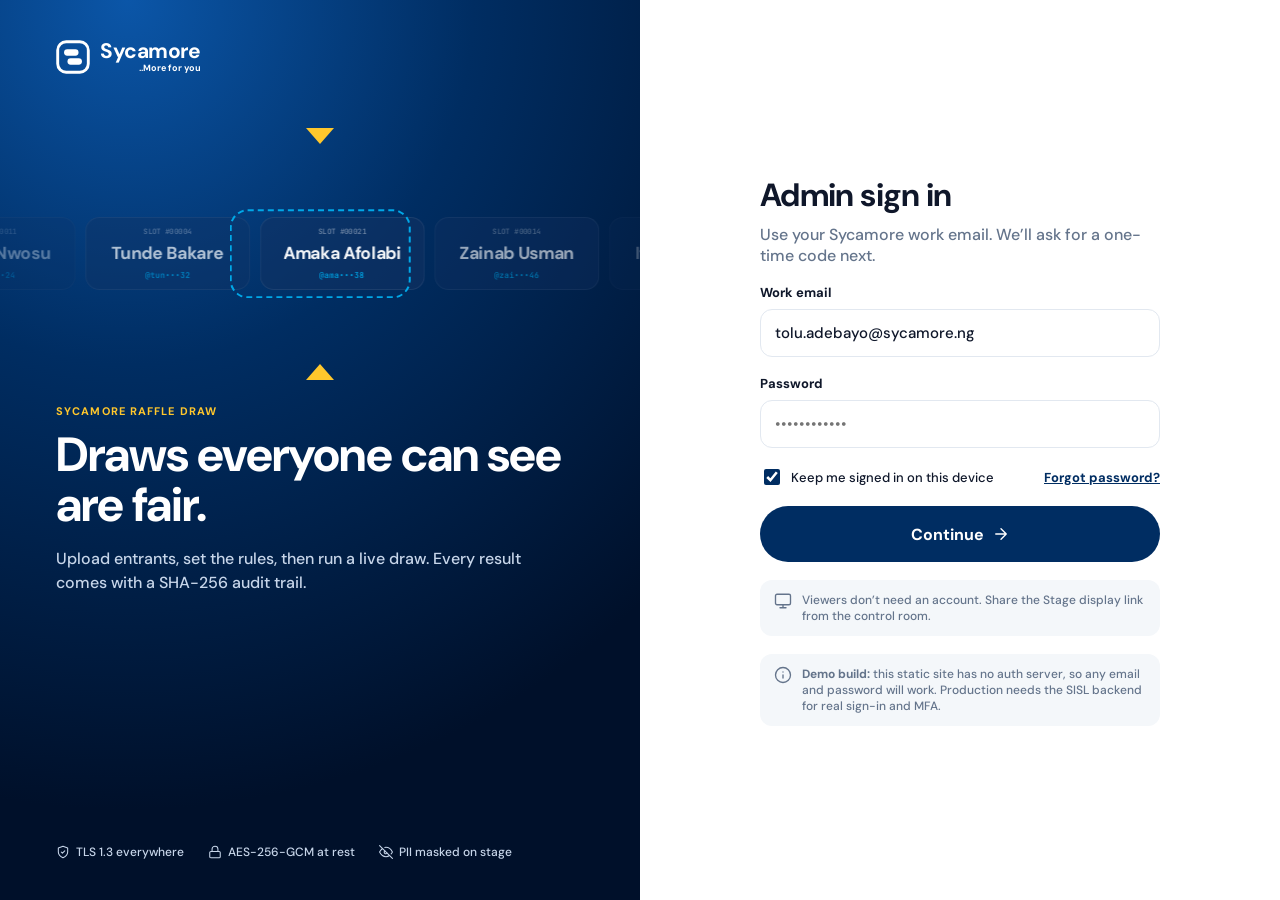
==== index.html @ e31ef1ab "Sycamore Raffle Draw: static site built from the Figma designs Admin console, live stage tickertape " ====
<!doctype html>
<html lang="en">
<head>
  <meta charset="utf-8">
  <meta name="viewport" content="width=device-width, initial-scale=1">
  <title>Sycamore Raffle Draw — Admin</title>
  <meta name="description" content="Run fair, auditable live raffle draws: upload entrants, set duplicate rules, lock the pool with SHA-256 and draw on a live tickertape.">
  <meta name="theme-color" content="#002D62">
  <link rel="icon" href="assets/favicon.svg" type="image/svg+xml">
  <link rel="preconnect" href="https://fonts.googleapis.com">
  <link rel="preconnect" href="https://fonts.gstatic.com" crossorigin>
  <link href="https://fonts.googleapis.com/css2?family=DM+Sans:opsz,wght@9..40,500;9..40,700&family=JetBrains+Mono:wght@500&display=swap" rel="stylesheet">
  <link rel="stylesheet" href="assets/css/app.css">
</head>
<body>
  <div id="app"></div>
  <noscript>Sycamore Raffle Draw needs JavaScript to run.</noscript>
  <script src="assets/js/core.js"></script>
  <script src="assets/js/admin.js"></script>
</body>
</html>
---- assets/css/app.css ----
/* Sycamore Raffle Draw — design tokens follow the Figma file "Sycamore Raffle Draw — Product Design" */
:root {
  --navy: #002D62;
  --navy-900: #001A3A;
  --navy-950: #00102A;
  --cyan: #00A8E8;
  --cyan-100: #E0F5FD;
  --gold: #FFC72C;
  --gold-100: #FFF6DA;
  --light: #F4F7FA;
  --ink: #0F172A;
  --ink-2: #334155;
  --muted: #64748B;
  --line: #E2E8F0;
  --success: #10B981;
  --success-100: #E7F8F1;
  --error: #EF4444;
  --error-100: #FDECEC;
  --onyx: #0B0B0C;
  --white: #FFFFFF;
  --r-sm: 10px;
  --r-md: 14px;
  --r-lg: 20px;
  --shadow: 0 1px 2px rgba(15, 23, 42, .04), 0 8px 24px rgba(15, 23, 42, .06);
  --font: "DM Sans", Arial, system-ui, -apple-system, sans-serif;
  --mono: "JetBrains Mono", ui-monospace, Menlo, monospace;
}

* { box-sizing: border-box; }
html, body { margin: 0; }
body { font-family: var(--font); font-weight: 500; color: var(--ink); background: var(--light); -webkit-font-smoothing: antialiased; }
h1, h2, h3, h4 { margin: 0; font-weight: 700; letter-spacing: -.02em; }
p { margin: 0; }
a { color: inherit; }
button, input, select { font: inherit; color: inherit; }
.mono { font-family: var(--mono); font-weight: 500; }
.muted { color: var(--muted); }
.hidden { display: none !important; }
.sr-only { position: absolute; width: 1px; height: 1px; overflow: hidden; clip: rect(0 0 0 0); }
svg.i { width: 18px; height: 18px; flex: none; stroke: currentColor; fill: none; stroke-width: 1.8; stroke-linecap: round; stroke-linejoin: round; }

/* ---------- Logo ---------- */
.logo { display: inline-flex; align-items: center; gap: 10px; text-decoration: none; color: var(--navy); }
.logo svg { width: 34px; height: 34px; flex: none; }
.logo .wm { display: flex; flex-direction: column; line-height: 1; }
.logo .wm b { font-size: 21px; font-weight: 700; letter-spacing: -.02em; }
.logo .wm small { font-size: 9px; font-weight: 700; align-self: flex-end; margin-top: 2px; }
.logo.white { color: #fff; }

/* ---------- Buttons ---------- */
.btn { display: inline-flex; align-items: center; justify-content: center; gap: 8px; height: 44px; padding: 0 20px; border-radius: 999px; border: 1px solid transparent; font-weight: 700; font-size: 14px; cursor: pointer; text-decoration: none; white-space: nowrap; transition: transform .12s, background .15s, box-shadow .15s, opacity .15s; }
.btn:active { transform: translateY(1px); }
.btn:disabled { opacity: .45; cursor: not-allowed; }
.btn-sm { height: 36px; padding: 0 14px; font-size: 13px; }
.btn-lg { height: 56px; padding: 0 28px; font-size: 16px; }
.btn-primary { background: var(--navy); color: #fff; }
.btn-primary:hover:not(:disabled) { background: #003d84; }
.btn-gold { background: var(--gold); color: var(--navy); }
.btn-gold:hover:not(:disabled) { box-shadow: 0 6px 24px rgba(255, 199, 44, .45); }
.btn-dark { background: var(--onyx); color: #fff; }
.btn-secondary { background: #fff; color: var(--ink); border-color: var(--line); }
.btn-secondary:hover:not(:disabled) { border-color: #cbd5e1; }
.btn-ondark { background: rgba(255, 255, 255, .1); color: #fff; border-color: rgba(255, 255, 255, .22); }
.btn-ondark:hover { background: rgba(255, 255, 255, .16); }
.btn-danger { background: var(--error-100); color: var(--error); }
.btn-danger:hover { background: #fbd5d5; }
.btn-block { width: 100%; }

/* ---------- Badges ---------- */
.badge { display: inline-flex; align-items: center; gap: 6px; height: 26px; padding: 0 10px; border-radius: 999px; font-size: 12px; font-weight: 700; white-space: nowrap; }
.badge::before { content: ""; width: 6px; height: 6px; border-radius: 50%; background: currentColor; }
.badge.no-dot::before { display: none; }
.badge-success { background: var(--success-100); color: #059669; }
.badge-error { background: var(--error-100); color: var(--error); }
.badge-info { background: var(--cyan-100); color: var(--navy); }
.badge-info::before { background: var(--cyan); }
.badge-neutral { background: #EEF2F6; color: var(--ink-2); }
.badge-live { background: var(--gold); color: var(--navy); }
.badge-ondark { background: rgba(255, 255, 255, .08); color: #dbe7f5; border: 1px solid rgba(255, 255, 255, .14); }
.badge-ondark::before { background: var(--cyan); }

/* ---------- Form ---------- */
.field { display: flex; flex-direction: column; gap: 8px; }
.field label { font-size: 13px; font-weight: 700; }
.input { height: 48px; border-radius: 12px; border: 1px solid var(--line); background: #fff; padding: 0 14px; font-size: 15px; outline: none; transition: border-color .15s, box-shadow .15s; width: 100%; }
.input:focus { border-color: var(--cyan); box-shadow: 0 0 0 4px rgba(0, 168, 232, .15); }
.input.err { border-color: var(--error); box-shadow: 0 0 0 4px rgba(239, 68, 68, .12); }
.help { font-size: 12px; color: var(--muted); }
.help.err { color: var(--error); }
.check { display: inline-flex; gap: 8px; align-items: center; font-size: 13px; cursor: pointer; }
.check input { width: 16px; height: 16px; accent-color: var(--navy); }

.switch { position: relative; width: 44px; height: 26px; flex: none; }
.switch input { opacity: 0; width: 0; height: 0; position: absolute; }
.switch span { position: absolute; inset: 0; background: #CBD5E1; border-radius: 999px; cursor: pointer; transition: background .15s; }
.switch span::after { content: ""; position: absolute; left: 3px; top: 3px; width: 20px; height: 20px; border-radius: 50%; background: #fff; transition: transform .15s; box-shadow: 0 1px 3px rgba(0, 0, 0, .2); }
.switch input:checked + span { background: var(--navy); }
.switch input:checked + span::after { transform: translateX(18px); }
.switch input:focus-visible + span { box-shadow: 0 0 0 4px rgba(0, 168, 232, .25); }

input[type=range].range { -webkit-appearance: none; appearance: none; width: 100%; height: 6px; border-radius: 99px; background: linear-gradient(90deg, var(--cyan) var(--p, 18%), #E2E8F0 var(--p, 18%)); outline: none; }
input[type=range].range::-webkit-slider-thumb { -webkit-appearance: none; width: 20px; height: 20px; border-radius: 50%; background: #fff; border: 3px solid var(--cyan); cursor: pointer; }
input[type=range].range::-moz-range-thumb { width: 16px; height: 16px; border-radius: 50%; background: #fff; border: 3px solid var(--cyan); cursor: pointer; }

/* ---------- Cards ---------- */
.card { background: #fff; border: 1px solid var(--line); border-radius: var(--r-lg); box-shadow: var(--shadow); }
.card-pad { padding: 24px; }
.card h3 { font-size: 18px; }
.eyebrow { font-size: 11px; font-weight: 700; letter-spacing: .1em; text-transform: uppercase; color: var(--muted); }
.eyebrow.gold { color: var(--gold); }
.eyebrow.cyan { color: var(--cyan); }

/* ---------- Admin shell ---------- */
.shell { display: grid; grid-template-columns: 264px 1fr; min-height: 100vh; }
.sidebar { background: var(--navy); color: #dbe7f5; padding: 28px 16px 20px; display: flex; flex-direction: column; gap: 22px; position: sticky; top: 0; height: 100vh; }
.sidebar .brand { padding: 0 12px; display: flex; flex-direction: column; gap: 14px; align-items: flex-start; }
.pill-gold { background: var(--gold); color: var(--navy); font-size: 11px; font-weight: 700; letter-spacing: .06em; padding: 5px 10px; border-radius: 999px; }
.nav { display: flex; flex-direction: column; gap: 4px; }
.nav .eyebrow { color: rgba(219, 231, 245, .55); padding: 8px 12px; }
.nav a { display: flex; align-items: center; gap: 12px; height: 44px; padding: 0 12px; border-radius: 12px; text-decoration: none; color: #dbe7f5; font-size: 14px; }
.nav a:hover { background: rgba(255, 255, 255, .06); }
.nav a.active { background: rgba(255, 255, 255, .1); color: #fff; font-weight: 700; }
.nav a.active svg { color: var(--gold); }
.side-foot { margin-top: auto; display: flex; flex-direction: column; gap: 14px; }
.stage-box { border: 1px solid rgba(255, 255, 255, .16); background: rgba(255, 255, 255, .05); border-radius: 14px; padding: 14px; font-size: 13px; }
.stage-box a { color: var(--cyan); font-family: var(--mono); font-size: 12px; word-break: break-all; display: block; margin-top: 8px; }
.me { display: flex; align-items: center; gap: 10px; padding: 0 6px; }
.avatar { width: 36px; height: 36px; border-radius: 50%; background: var(--cyan); color: var(--navy); display: grid; place-items: center; font-weight: 700; font-size: 13px; flex: none; }
.me .who { flex: 1; min-width: 0; }
.me .who b { display: block; color: #fff; font-size: 14px; }
.me .who small { font-size: 12px; color: rgba(219, 231, 245, .7); }
.me button { background: none; border: 0; color: #fff; cursor: pointer; padding: 6px; }

.main { padding: 32px 40px 56px; min-width: 0; }
.page-head { display: flex; align-items: flex-end; justify-content: space-between; gap: 16px; margin-bottom: 24px; flex-wrap: wrap; }
.crumb { font-size: 13px; color: var(--muted); margin-bottom: 6px; }
.page-head h1 { font-size: 40px; line-height: 1.05; }
.page-head .sub { color: var(--muted); margin-top: 8px; }
.actions { display: flex; gap: 10px; flex-wrap: wrap; align-items: center; }
.mobile-bar { display: none; }

/* Stepper */
.stepper { display: flex; align-items: center; gap: 12px; padding: 14px 20px; margin-bottom: 20px; }
.step { display: flex; align-items: center; gap: 10px; font-size: 14px; color: var(--muted); white-space: nowrap; }
.step .n { width: 28px; height: 28px; border-radius: 50%; border: 1px solid var(--line); display: grid; place-items: center; font-size: 12px; font-weight: 700; }
.step.on { color: var(--ink); font-weight: 700; }
.step.on .n { background: var(--navy); color: #fff; border-color: var(--navy); }
.step.done { color: var(--ink); }
.step.done .n { background: var(--success); border-color: var(--success); color: #fff; }
.step-line { flex: 1; height: 2px; background: var(--line); min-width: 16px; }
.step-line.done { background: var(--navy); }

.grid-2 { display: grid; grid-template-columns: minmax(0, 1fr) 400px; gap: 20px; align-items: start; }
.stack { display: flex; flex-direction: column; gap: 20px; }
.row { display: flex; gap: 12px; align-items: center; }
.between { justify-content: space-between; }

/* Stats */
.stats { display: grid; grid-template-columns: repeat(4, 1fr); gap: 16px; margin-bottom: 20px; }
.stat { padding: 20px; }
.stat b { display: block; font-size: 32px; letter-spacing: -.02em; margin: 8px 0 4px; }
.stat small { color: var(--muted); font-size: 12px; }

/* Tables */
.table { width: 100%; border-collapse: collapse; font-size: 14px; }
.table th { text-align: left; font-size: 11px; letter-spacing: .1em; text-transform: uppercase; color: var(--muted); font-weight: 700; padding: 12px 24px; background: var(--light); }
.table td { padding: 14px 24px; border-top: 1px solid var(--line); }
.table-wrap { overflow-x: auto; }

/* Drop zone */
.drop { border: 2px dashed #cbd5e1; border-radius: var(--r-lg); padding: 40px 24px; text-align: center; background: #fff; cursor: pointer; transition: border-color .15s, background .15s; }
.drop:hover, .drop.over { border-color: var(--cyan); background: #f6fcff; }
.drop .ico { width: 52px; height: 52px; border-radius: 14px; background: var(--cyan-100); color: var(--navy); display: grid; place-items: center; margin: 0 auto 14px; }
.drop .ico svg { width: 24px; height: 24px; }
.drop b a, .link { color: var(--navy); font-weight: 700; }
.file-row { display: flex; align-items: center; gap: 14px; padding: 18px 20px; }
.file-ico { width: 44px; height: 44px; border-radius: 12px; display: grid; place-items: center; background: var(--success-100); color: #059669; flex: none; }
.file-ico.err { background: var(--error-100); color: var(--error); }
.kv { display: flex; justify-content: space-between; padding: 12px 0; border-bottom: 1px solid var(--line); font-size: 14px; gap: 12px; }
.kv:last-child { border-bottom: 0; }
.kv b { font-size: 16px; }
.chips { display: flex; flex-wrap: wrap; gap: 8px; }
.mini-table { border: 1px solid var(--line); border-radius: 12px; overflow: hidden; font-size: 12px; }
.mini-table table { width: 100%; border-collapse: collapse; table-layout: fixed; }
.mini-table th { text-align: left; background: var(--light); padding: 8px 10px; font-size: 10px; letter-spacing: .08em; color: var(--muted); }
.mini-table td { padding: 9px 10px; border-top: 1px solid var(--line); white-space: nowrap; overflow: hidden; text-overflow: ellipsis; }
.alert { display: flex; gap: 12px; padding: 14px 16px; border-radius: 14px; font-size: 13px; align-items: flex-start; }
.alert-error { background: var(--error-100); color: #991b1b; }
.alert-info { background: var(--gold-100); color: var(--ink); }
.alert-ok { background: var(--success-100); color: #065f46; }

/* Rules */
.mode-cards { display: grid; grid-template-columns: 1fr 1fr; gap: 16px; }
.mode { position: relative; padding: 22px; cursor: pointer; border: 1px solid var(--line); border-radius: var(--r-lg); background: #fff; text-align: left; display: flex; flex-direction: column; gap: 10px; }
.mode input { position: absolute; opacity: 0; }
.mode .radio { position: absolute; top: 20px; right: 20px; width: 22px; height: 22px; border-radius: 50%; border: 2px solid #cbd5e1; display: grid; place-items: center; }
.mode h3 { font-size: 24px; }
.mode p { font-size: 14px; color: var(--ink-2); }
.mode .pool { margin-top: 6px; border-top: 1px solid var(--line); padding-top: 14px; text-align: center; }
.mode .pool b { font-size: 24px; display: block; }
.mode.on { border: 2px solid var(--cyan); background: var(--cyan-100); padding: 21px; }
.mode.on .radio { background: var(--navy); border-color: var(--navy); }
.mode.on .radio::after { content: ""; width: 8px; height: 5px; border-left: 2px solid #fff; border-bottom: 2px solid #fff; transform: rotate(-45deg) translate(1px, -1px); }
.rule { display: grid; grid-template-columns: 24px 1fr auto auto; gap: 16px; align-items: center; padding: 14px 0; border-top: 1px solid var(--line); }
.rule .ix { color: var(--cyan); font-weight: 700; }
.rule .ex { font-family: var(--mono); font-size: 12px; background: var(--light); border: 1px solid var(--line); padding: 6px 10px; border-radius: 8px; white-space: nowrap; }
.dup-head { display: grid; grid-template-columns: 1fr 1fr; gap: 10px; margin: 16px 0; }
.dup-head div { background: var(--light); border-radius: 12px; padding: 12px 14px; }
.dup-head b { font-size: 26px; display: block; }
.dup { display: flex; justify-content: space-between; align-items: center; padding: 12px 0; border-bottom: 1px solid var(--line); }
.dup small { display: block; font-family: var(--mono); color: var(--muted); font-size: 11px; margin-top: 2px; }

/* Review */
.lock-card { background: linear-gradient(160deg, #003a7a, var(--navy-900)); color: #fff; border-radius: var(--r-lg); padding: 24px; position: sticky; top: 24px; }
.lock-card .ico { width: 48px; height: 48px; border-radius: 12px; background: var(--gold); color: var(--navy); display: grid; place-items: center; }
.lock-card h2 { font-size: 30px; margin: 18px 0 10px; }
.lock-card p { color: #c7d6ea; font-size: 14px; line-height: 1.5; }
.hashbox { margin: 18px 0; border: 1px dashed rgba(0, 168, 232, .5); border-radius: 12px; padding: 14px; background: rgba(0, 0, 0, .18); }
.hashbox code { display: block; font-family: var(--mono); font-size: 12px; color: #9fb4cf; margin-top: 6px; word-break: break-all; }
.hashbox.done { border-style: solid; border-color: var(--success); }
.hashbox.done code { color: #fff; }
.lock-kv { display: flex; justify-content: space-between; font-size: 13px; color: #c7d6ea; padding: 6px 0; }
.lock-kv span:last-child { font-family: var(--mono); color: #fff; }
.counter { display: inline-flex; align-items: center; border: 1px solid var(--line); border-radius: 12px; overflow: hidden; }
.counter button { width: 40px; height: 40px; border: 0; background: #fff; cursor: pointer; font-size: 18px; }
.counter span { width: 44px; text-align: center; font-weight: 700; }
.opt-cards { display: grid; grid-template-columns: 1fr 1fr; gap: 12px; }
.opt { border: 1px solid var(--line); border-radius: 14px; padding: 14px 16px; cursor: pointer; display: flex; gap: 12px; }
.opt input { accent-color: var(--navy); width: 18px; height: 18px; margin: 2px 0 0; }
.opt.on { border-color: var(--cyan); background: var(--cyan-100); }
.opt small { display: block; color: var(--muted); font-size: 12px; margin-top: 4px; }
.setting { display: flex; justify-content: space-between; gap: 16px; align-items: center; padding: 14px 0; border-top: 1px solid var(--line); }
.setting small { display: block; color: var(--muted); font-size: 12px; margin-top: 3px; }

/* Overview hero */
.hero-draw { background: radial-gradient(120% 140% at 0% 0%, #0a4e9b 0%, var(--navy) 45%, var(--navy-900) 100%); color: #fff; border-radius: var(--r-lg); padding: 28px; display: flex; flex-direction: column; gap: 14px; }
.hero-draw h2 { font-size: 30px; }
.hero-draw .meta { color: #c7d6ea; }
.hash-chip { display: inline-flex; gap: 8px; align-items: center; font-family: var(--mono); font-size: 12px; background: rgba(0, 0, 0, .25); border-radius: 10px; padding: 8px 12px; color: #c7d6ea; align-self: flex-start; }
.hash-chip::before { content: ""; width: 7px; height: 7px; border-radius: 50%; background: var(--cyan); }
.checklist li { display: flex; gap: 10px; align-items: center; padding: 8px 0; font-size: 14px; }
.checklist { list-style: none; padding: 0; margin: 12px 0 0; }
.tick { width: 20px; height: 20px; border-radius: 50%; border: 1.5px solid #cbd5e1; display: grid; place-items: center; flex: none; }
.tick.on { background: var(--success); border-color: var(--success); color: #fff; }
.tick.on svg { width: 12px; height: 12px; stroke-width: 3; }
.empty { text-align: center; padding: 48px 24px; color: var(--muted); }
.empty h3 { color: var(--ink); margin-bottom: 8px; }

/* Control room */
.control-grid { display: grid; grid-template-columns: minmax(0, 1fr) 380px; gap: 20px; align-items: start; }
.preview { background: #050d1f; border-radius: var(--r-lg); overflow: hidden; position: relative; height: 400px; }
.preview .ptop { position: absolute; top: 18px; left: 22px; right: 22px; display: flex; justify-content: space-between; align-items: flex-start; z-index: 3; color: #fff; }
.preview .ptitle { color: #c7d6ea; font-size: 13px; font-weight: 700; letter-spacing: .06em; margin-top: 18px; text-transform: uppercase; }
.preview .pfoot { position: absolute; bottom: 16px; left: 22px; font-family: var(--mono); font-size: 12px; color: #8ea6c7; z-index: 3; }
.draw-panel { background: linear-gradient(160deg, #003a7a, var(--navy-900)); color: #fff; border-radius: var(--r-lg); padding: 22px; }
.draw-panel .btn-gold { height: 76px; font-size: 26px; width: 100%; border-radius: 16px; margin: 16px 0; }
.draw-panel p { color: #c7d6ea; font-size: 13px; line-height: 1.5; }
.kbd { display: inline-block; border: 1px solid rgba(255, 255, 255, .3); border-radius: 6px; padding: 2px 8px; font-size: 12px; color: #fff; }
.speed { display: flex; align-items: center; gap: 18px; padding: 18px 22px; margin-top: 16px; flex-wrap: wrap; }
.speed .play { width: 44px; height: 44px; border-radius: 50%; background: var(--navy); color: #fff; border: 0; display: grid; place-items: center; cursor: pointer; flex: none; }
.speed .grow { flex: 1; min-width: 200px; }
.log { list-style: none; padding: 0; margin: 12px 0 0; max-height: 260px; overflow: auto; }
.log li { display: flex; gap: 12px; font-size: 13px; padding: 7px 0; align-items: baseline; }
.log li::before { content: ""; width: 7px; height: 7px; border-radius: 50%; background: #cbd5e1; flex: none; transform: translateY(-1px); }
.log li.ok::before { background: var(--success); }
.log li.info::before { background: var(--cyan); }
.log li.gold::before { background: var(--gold); }
.log time { font-family: var(--mono); color: var(--muted); font-size: 12px; flex: none; }
.winner-card { background: linear-gradient(160deg, #003a7a, var(--navy-900)); color: #fff; border: 2px solid var(--gold); border-radius: var(--r-lg); padding: 22px; }
.winner-card h2 { font-size: 34px; margin: 10px 0 6px; }

/* ---------- Tape (shared by stage + preview) ---------- */
.tape { position: absolute; left: 0; right: 0; top: 50%; transform: translateY(-50%); height: var(--band, 160px); border-top: 2px solid rgba(0, 168, 232, .8); border-bottom: 2px solid rgba(0, 168, 232, .8); background: linear-gradient(180deg, rgba(0, 168, 232, .12), rgba(0, 168, 232, .03) 30%, rgba(0, 168, 232, .03) 70%, rgba(0, 168, 232, .12)); box-shadow: 0 0 40px rgba(0, 168, 232, .25), inset 0 0 30px rgba(0, 168, 232, .08); overflow: hidden; }
.tape-track { position: absolute; inset: 0; }
.slot { position: absolute; top: 50%; left: 50%; width: calc(var(--pitch) - var(--gap)); height: var(--slot-h, 120px); margin-top: calc(var(--slot-h, 120px) / -2); border-radius: 14px; background: rgba(20, 52, 99, .55); border: 1px solid rgba(255, 255, 255, .08); display: flex; flex-direction: column; align-items: center; justify-content: center; gap: 6px; color: #fff; will-change: transform, opacity; text-align: center; padding: 0 10px; }
.slot .sn { font-family: var(--mono); font-size: calc(var(--fs) * .42); color: rgba(255, 255, 255, .45); letter-spacing: .05em; }
.slot .nm { font-weight: 700; font-size: var(--fs, 28px); letter-spacing: -.02em; white-space: nowrap; overflow: hidden; text-overflow: ellipsis; max-width: 100%; }
.slot .tg { font-family: var(--mono); font-size: calc(var(--fs) * .46); color: var(--cyan); }
.slot.won { background: rgba(0, 45, 98, .95); border: 2px solid var(--gold); box-shadow: 0 0 34px rgba(255, 199, 44, .55); }
.slot.won .nm { color: var(--gold); }
.frame-c { position: absolute; top: 50%; left: 50%; width: calc(var(--pitch) - var(--gap) + 16px); height: calc(var(--slot-h, 120px) + 16px); transform: translate(-50%, -50%); border: 2px dashed var(--cyan); border-radius: 18px; pointer-events: none; z-index: 2; transition: border-color .2s, box-shadow .2s; }
.frame-c.locked { border-style: solid; border-color: var(--gold); box-shadow: 0 0 40px rgba(255, 199, 44, .45); }
.arrow { position: absolute; left: 50%; width: 0; height: 0; border-left: 14px solid transparent; border-right: 14px solid transparent; transform: translateX(-50%); z-index: 3; }
.arrow.top { border-top: 16px solid var(--gold); top: calc(50% - var(--band, 160px) / 2 - 26px); }
.arrow.bot { border-bottom: 16px solid var(--gold); top: calc(50% + var(--band, 160px) / 2 + 10px); }

/* Vertical reel (narrow portrait stage) */
.tape.vertical { left: 50%; right: auto; top: 0; bottom: 0; height: auto; width: min(88vw, 360px); transform: translateX(-50%); border: 0; border-left: 2px solid rgba(0, 168, 232, .8); border-right: 2px solid rgba(0, 168, 232, .8); background: linear-gradient(90deg, rgba(0, 168, 232, .1), rgba(0, 168, 232, .03) 30%, rgba(0, 168, 232, .03) 70%, rgba(0, 168, 232, .1)); }
.tape.vertical .slot { width: calc(100% - 24px); left: 12px; top: 50%; height: calc(var(--pitch) - var(--gap)); margin-top: calc((var(--pitch) - var(--gap)) / -2); }
.tape.vertical ~ .frame-c { width: calc(min(88vw, 360px) - 8px); height: calc(var(--pitch) - var(--gap) + 12px); }
.tape.vertical ~ .arrow { display: none; }

/* ---------- Toast ---------- */
.toasts { position: fixed; right: 20px; bottom: 20px; display: flex; flex-direction: column; gap: 10px; z-index: 100; }
.toast { background: var(--ink); color: #fff; padding: 12px 16px; border-radius: 12px; font-size: 14px; box-shadow: 0 10px 30px rgba(0, 0, 0, .25); max-width: 360px; animation: tin .25s ease; }
.toast.err { background: var(--error); }
@keyframes tin { from { opacity: 0; transform: translateY(8px); } }

/* ---------- Auth ---------- */
.auth { display: grid; grid-template-columns: 1fr 1fr; min-height: 100vh; }
.auth-art { background: radial-gradient(120% 90% at 20% 0%, #0b56a8 0%, var(--navy) 45%, var(--navy-950) 100%); color: #fff; padding: 40px 56px; display: flex; flex-direction: column; position: relative; overflow: hidden; }
.auth-art .art-tape { position: relative; height: 220px; margin: 70px -56px 40px; --band: 200px; }
.auth-art .art-tape .tape { border: 0; background: none; box-shadow: none; }
.auth-art h1 { font-size: 48px; line-height: 1.05; max-width: 520px; }
.auth-art p { color: #c7d6ea; margin-top: 16px; max-width: 480px; line-height: 1.5; }
.auth-art .trust { margin-top: auto; display: flex; gap: 24px; font-size: 12px; color: #c7d6ea; flex-wrap: wrap; }
.auth-art .trust span { display: inline-flex; gap: 6px; align-items: center; }
.auth-art .trust svg { width: 14px; height: 14px; }
.auth-form { display: grid; place-items: center; padding: 40px 24px; background: #fff; }
.auth-form form { width: 100%; max-width: 400px; display: flex; flex-direction: column; gap: 18px; }
.auth-form h2 { font-size: 32px; }
.otp { display: flex; gap: 10px; }
.otp input { width: 100%; height: 60px; text-align: center; font-size: 24px; font-weight: 700; border-radius: 12px; border: 1px solid var(--line); outline: none; }
.otp input:focus { border-color: var(--cyan); box-shadow: 0 0 0 4px rgba(0, 168, 232, .15); }
.note { display: flex; gap: 10px; font-size: 12px; color: var(--muted); background: var(--light); border-radius: 12px; padding: 12px 14px; }

/* ---------- Responsive admin ---------- */
@media (max-width: 1180px) {
  .grid-2, .control-grid { grid-template-columns: 1fr; }
  .lock-card { position: static; }
  .stats { grid-template-columns: repeat(2, 1fr); }
}
@media (max-width: 900px) {
  .shell { grid-template-columns: 1fr; }
  .sidebar { position: fixed; inset: 0 auto 0 0; width: 280px; z-index: 50; transform: translateX(-100%); transition: transform .2s; }
  .shell.nav-open .sidebar { transform: none; box-shadow: 0 0 0 100vmax rgba(0, 16, 42, .5); }
  .mobile-bar { display: flex; align-items: center; justify-content: space-between; background: var(--navy); padding: 12px 16px; position: sticky; top: 0; z-index: 40; }
  .mobile-bar button { background: none; border: 0; color: #fff; padding: 8px; cursor: pointer; }
  .main { padding: 20px 16px 48px; }
  .page-head h1 { font-size: 30px; }
  .auth { grid-template-columns: 1fr; }
  .auth-art { padding: 28px 20px; min-height: auto; }
  .auth-art .art-tape { margin: 30px -20px 24px; height: 170px; --band: 150px; }
  .auth-art h1 { font-size: 34px; }
  .auth-art .trust { margin-top: 24px; }
}
@media (max-width: 640px) {
  .stats { grid-template-columns: 1fr 1fr; gap: 10px; }
  .stat { padding: 14px; }
  .stat b { font-size: 24px; }
  .mode-cards, .opt-cards { grid-template-columns: 1fr; }
  .stepper .step .t { display: none; }
  .rule { grid-template-columns: 20px 1fr auto; }
  .rule .ex { display: none; }
  .table th, .table td { padding: 12px 14px; }
  .preview { height: 300px; }
  .card-pad { padding: 18px; }
  .page-head .actions { width: 100%; }
}
@media (max-width: 640px) { .preview .ptitle { display: none; } }
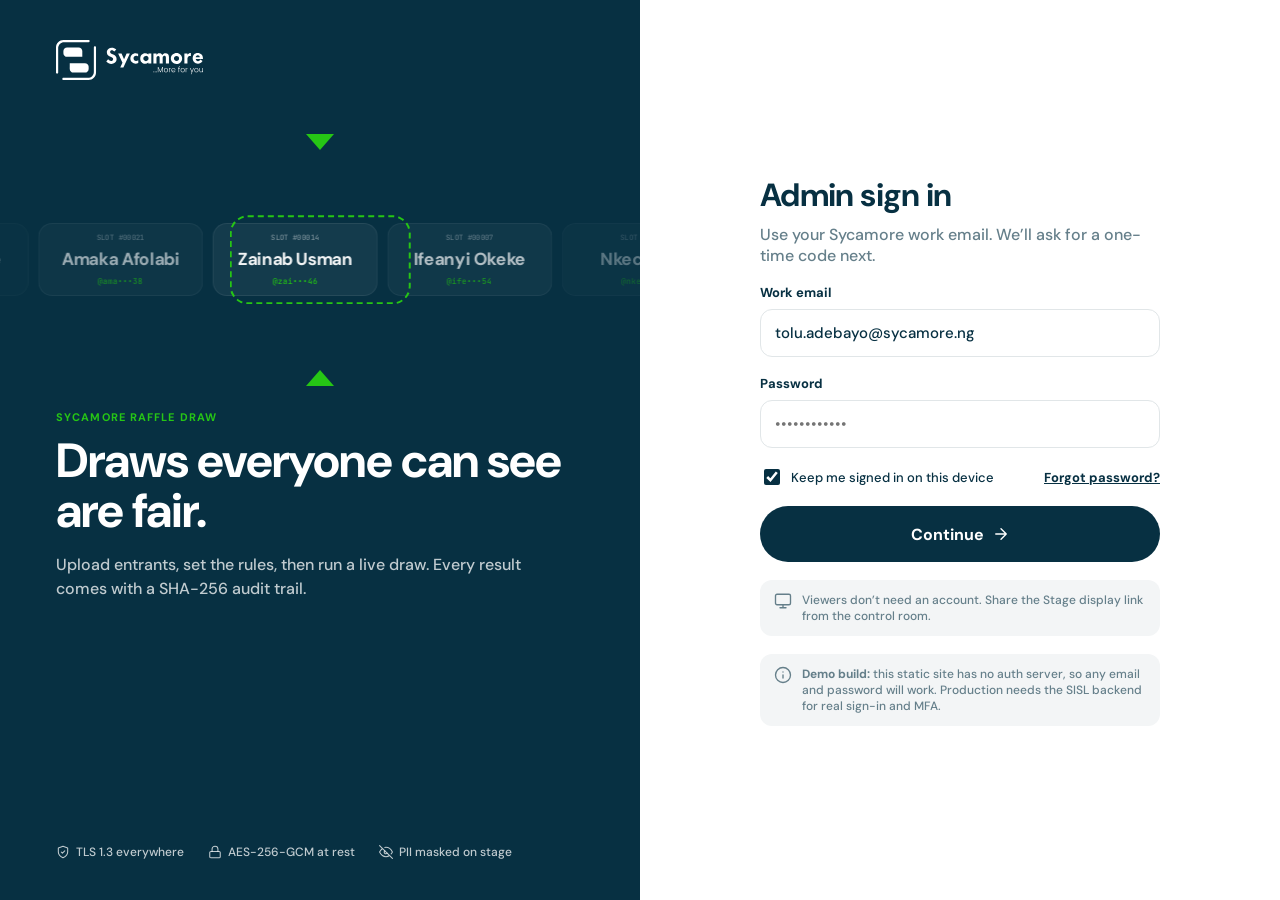
==== commit 7552f037: "Recolour to the 3-colour brand palette and speed up the tape Only #26C615, #073042 and #FFFFFF (with" ====
--- a/index.html
+++ b/index.html
@@ -5,7 +5,7 @@
   <meta name="viewport" content="width=device-width, initial-scale=1">
   <title>Sycamore Raffle Draw — Admin</title>
   <meta name="description" content="Run fair, auditable live raffle draws: upload entrants, set duplicate rules, lock the pool with SHA-256 and draw on a live tickertape.">
-  <meta name="theme-color" content="#002D62">
+  <meta name="theme-color" content="#073042">
   <link rel="icon" href="assets/favicon.svg" type="image/svg+xml">
   <link rel="preconnect" href="https://fonts.googleapis.com">
   <link rel="preconnect" href="https://fonts.gstatic.com" crossorigin>
--- a/assets/css/app.css
+++ b/assets/css/app.css
@@ -1,27 +1,28 @@
 /* Sycamore Raffle Draw — design tokens follow the Figma file "Sycamore Raffle Draw — Product Design" */
 :root {
-  --navy: #002D62;
-  --navy-900: #001A3A;
-  --navy-950: #00102A;
-  --cyan: #00A8E8;
-  --cyan-100: #E0F5FD;
-  --gold: #FFC72C;
-  --gold-100: #FFF6DA;
-  --light: #F4F7FA;
-  --ink: #0F172A;
-  --ink-2: #334155;
-  --muted: #64748B;
-  --line: #E2E8F0;
-  --success: #10B981;
-  --success-100: #E7F8F1;
-  --error: #EF4444;
-  --error-100: #FDECEC;
-  --onyx: #0B0B0C;
+  --green: #26C615;
+  --navy: #073042;
+  --navy-900: #073042;
+  --navy-950: #073042;
+  --cyan: #26C615;
+  --cyan-100: #E5F8E3;
+  --gold: #26C615;
+  --gold-100: #E9F9E8;
+  --light: #F3F5F6;
+  --ink: #073042;
+  --ink-2: #2C4F5E;
+  --muted: #657F8A;
+  --line: #E1E6E8;
+  --success: #26C615;
+  --success-100: #E5F8E3;
+  --error: #073042;
+  --error-100: #EEF1F2;
+  --onyx: #073042;
   --white: #FFFFFF;
   --r-sm: 10px;
   --r-md: 14px;
   --r-lg: 20px;
-  --shadow: 0 1px 2px rgba(15, 23, 42, .04), 0 8px 24px rgba(15, 23, 42, .06);
+  --shadow: 0 1px 2px rgba(7, 48, 66, .04), 0 8px 24px rgba(7, 48, 66, .06);
   --font: "DM Sans", Arial, system-ui, -apple-system, sans-serif;
   --mono: "JetBrains Mono", ui-monospace, Menlo, monospace;
 }
@@ -54,37 +55,37 @@
 .btn-sm { height: 36px; padding: 0 14px; font-size: 13px; }
 .btn-lg { height: 56px; padding: 0 28px; font-size: 16px; }
 .btn-primary { background: var(--navy); color: #fff; }
-.btn-primary:hover:not(:disabled) { background: #003d84; }
+.btn-primary:hover:not(:disabled) { background: #073042; }
 .btn-gold { background: var(--gold); color: var(--navy); }
-.btn-gold:hover:not(:disabled) { box-shadow: 0 6px 24px rgba(255, 199, 44, .45); }
+.btn-gold:hover:not(:disabled) { box-shadow: 0 6px 24px rgba(38, 198, 21, .45); }
 .btn-dark { background: var(--onyx); color: #fff; }
 .btn-secondary { background: #fff; color: var(--ink); border-color: var(--line); }
-.btn-secondary:hover:not(:disabled) { border-color: #cbd5e1; }
+.btn-secondary:hover:not(:disabled) { border-color: #C8D1D5; }
 .btn-ondark { background: rgba(255, 255, 255, .1); color: #fff; border-color: rgba(255, 255, 255, .22); }
 .btn-ondark:hover { background: rgba(255, 255, 255, .16); }
 .btn-danger { background: var(--error-100); color: var(--error); }
-.btn-danger:hover { background: #fbd5d5; }
+.btn-danger:hover { background: #E1E6E8; }
 .btn-block { width: 100%; }
 
 /* ---------- Badges ---------- */
 .badge { display: inline-flex; align-items: center; gap: 6px; height: 26px; padding: 0 10px; border-radius: 999px; font-size: 12px; font-weight: 700; white-space: nowrap; }
 .badge::before { content: ""; width: 6px; height: 6px; border-radius: 50%; background: currentColor; }
 .badge.no-dot::before { display: none; }
-.badge-success { background: var(--success-100); color: #059669; }
+.badge-success { background: var(--success-100); color: #26C615; }
 .badge-error { background: var(--error-100); color: var(--error); }
 .badge-info { background: var(--cyan-100); color: var(--navy); }
 .badge-info::before { background: var(--cyan); }
-.badge-neutral { background: #EEF2F6; color: var(--ink-2); }
+.badge-neutral { background: #EEF1F2; color: var(--ink-2); }
 .badge-live { background: var(--gold); color: var(--navy); }
-.badge-ondark { background: rgba(255, 255, 255, .08); color: #dbe7f5; border: 1px solid rgba(255, 255, 255, .14); }
+.badge-ondark { background: rgba(255, 255, 255, .08); color: rgba(255, 255, 255, .88); border: 1px solid rgba(255, 255, 255, .14); }
 .badge-ondark::before { background: var(--cyan); }
 
 /* ---------- Form ---------- */
 .field { display: flex; flex-direction: column; gap: 8px; }
 .field label { font-size: 13px; font-weight: 700; }
 .input { height: 48px; border-radius: 12px; border: 1px solid var(--line); background: #fff; padding: 0 14px; font-size: 15px; outline: none; transition: border-color .15s, box-shadow .15s; width: 100%; }
-.input:focus { border-color: var(--cyan); box-shadow: 0 0 0 4px rgba(0, 168, 232, .15); }
-.input.err { border-color: var(--error); box-shadow: 0 0 0 4px rgba(239, 68, 68, .12); }
+.input:focus { border-color: var(--cyan); box-shadow: 0 0 0 4px rgba(38, 198, 21, .15); }
+.input.err { border-color: var(--error); box-shadow: 0 0 0 4px rgba(7, 48, 66, .12); }
 .help { font-size: 12px; color: var(--muted); }
 .help.err { color: var(--error); }
 .check { display: inline-flex; gap: 8px; align-items: center; font-size: 13px; cursor: pointer; }
@@ -92,13 +93,13 @@
 
 .switch { position: relative; width: 44px; height: 26px; flex: none; }
 .switch input { opacity: 0; width: 0; height: 0; position: absolute; }
-.switch span { position: absolute; inset: 0; background: #CBD5E1; border-radius: 999px; cursor: pointer; transition: background .15s; }
-.switch span::after { content: ""; position: absolute; left: 3px; top: 3px; width: 20px; height: 20px; border-radius: 50%; background: #fff; transition: transform .15s; box-shadow: 0 1px 3px rgba(0, 0, 0, .2); }
+.switch span { position: absolute; inset: 0; background: #C8D1D5; border-radius: 999px; cursor: pointer; transition: background .15s; }
+.switch span::after { content: ""; position: absolute; left: 3px; top: 3px; width: 20px; height: 20px; border-radius: 50%; background: #fff; transition: transform .15s; box-shadow: 0 1px 3px rgba(7, 48, 66, .2); }
 .switch input:checked + span { background: var(--navy); }
 .switch input:checked + span::after { transform: translateX(18px); }
-.switch input:focus-visible + span { box-shadow: 0 0 0 4px rgba(0, 168, 232, .25); }
-
-input[type=range].range { -webkit-appearance: none; appearance: none; width: 100%; height: 6px; border-radius: 99px; background: linear-gradient(90deg, var(--cyan) var(--p, 18%), #E2E8F0 var(--p, 18%)); outline: none; }
+.switch input:focus-visible + span { box-shadow: 0 0 0 4px rgba(38, 198, 21, .25); }
+
+input[type=range].range { -webkit-appearance: none; appearance: none; width: 100%; height: 6px; border-radius: 99px; background: linear-gradient(90deg, var(--cyan) var(--p, 18%), #E1E6E8 var(--p, 18%)); outline: none; }
 input[type=range].range::-webkit-slider-thumb { -webkit-appearance: none; width: 20px; height: 20px; border-radius: 50%; background: #fff; border: 3px solid var(--cyan); cursor: pointer; }
 input[type=range].range::-moz-range-thumb { width: 16px; height: 16px; border-radius: 50%; background: #fff; border: 3px solid var(--cyan); cursor: pointer; }
 
@@ -112,12 +113,12 @@
 
 /* ---------- Admin shell ---------- */
 .shell { display: grid; grid-template-columns: 264px 1fr; min-height: 100vh; }
-.sidebar { background: var(--navy); color: #dbe7f5; padding: 28px 16px 20px; display: flex; flex-direction: column; gap: 22px; position: sticky; top: 0; height: 100vh; }
+.sidebar { background: var(--navy); color: rgba(255, 255, 255, .88); padding: 28px 16px 20px; display: flex; flex-direction: column; gap: 22px; position: sticky; top: 0; height: 100vh; }
 .sidebar .brand { padding: 0 12px; display: flex; flex-direction: column; gap: 14px; align-items: flex-start; }
 .pill-gold { background: var(--gold); color: var(--navy); font-size: 11px; font-weight: 700; letter-spacing: .06em; padding: 5px 10px; border-radius: 999px; }
 .nav { display: flex; flex-direction: column; gap: 4px; }
-.nav .eyebrow { color: rgba(219, 231, 245, .55); padding: 8px 12px; }
-.nav a { display: flex; align-items: center; gap: 12px; height: 44px; padding: 0 12px; border-radius: 12px; text-decoration: none; color: #dbe7f5; font-size: 14px; }
+.nav .eyebrow { color: rgba(255, 255, 255, .55); padding: 8px 12px; }
+.nav a { display: flex; align-items: center; gap: 12px; height: 44px; padding: 0 12px; border-radius: 12px; text-decoration: none; color: rgba(255, 255, 255, .88); font-size: 14px; }
 .nav a:hover { background: rgba(255, 255, 255, .06); }
 .nav a.active { background: rgba(255, 255, 255, .1); color: #fff; font-weight: 700; }
 .nav a.active svg { color: var(--gold); }
@@ -128,7 +129,7 @@
 .avatar { width: 36px; height: 36px; border-radius: 50%; background: var(--cyan); color: var(--navy); display: grid; place-items: center; font-weight: 700; font-size: 13px; flex: none; }
 .me .who { flex: 1; min-width: 0; }
 .me .who b { display: block; color: #fff; font-size: 14px; }
-.me .who small { font-size: 12px; color: rgba(219, 231, 245, .7); }
+.me .who small { font-size: 12px; color: rgba(255, 255, 255, .7); }
 .me button { background: none; border: 0; color: #fff; cursor: pointer; padding: 6px; }
 
 .main { padding: 32px 40px 56px; min-width: 0; }
@@ -168,13 +169,13 @@
 .table-wrap { overflow-x: auto; }
 
 /* Drop zone */
-.drop { border: 2px dashed #cbd5e1; border-radius: var(--r-lg); padding: 40px 24px; text-align: center; background: #fff; cursor: pointer; transition: border-color .15s, background .15s; }
-.drop:hover, .drop.over { border-color: var(--cyan); background: #f6fcff; }
+.drop { border: 2px dashed #C8D1D5; border-radius: var(--r-lg); padding: 40px 24px; text-align: center; background: #fff; cursor: pointer; transition: border-color .15s, background .15s; }
+.drop:hover, .drop.over { border-color: var(--cyan); background: #F4FCF3; }
 .drop .ico { width: 52px; height: 52px; border-radius: 14px; background: var(--cyan-100); color: var(--navy); display: grid; place-items: center; margin: 0 auto 14px; }
 .drop .ico svg { width: 24px; height: 24px; }
 .drop b a, .link { color: var(--navy); font-weight: 700; }
 .file-row { display: flex; align-items: center; gap: 14px; padding: 18px 20px; }
-.file-ico { width: 44px; height: 44px; border-radius: 12px; display: grid; place-items: center; background: var(--success-100); color: #059669; flex: none; }
+.file-ico { width: 44px; height: 44px; border-radius: 12px; display: grid; place-items: center; background: var(--success-100); color: #26C615; flex: none; }
 .file-ico.err { background: var(--error-100); color: var(--error); }
 .kv { display: flex; justify-content: space-between; padding: 12px 0; border-bottom: 1px solid var(--line); font-size: 14px; gap: 12px; }
 .kv:last-child { border-bottom: 0; }
@@ -185,15 +186,15 @@
 .mini-table th { text-align: left; background: var(--light); padding: 8px 10px; font-size: 10px; letter-spacing: .08em; color: var(--muted); }
 .mini-table td { padding: 9px 10px; border-top: 1px solid var(--line); white-space: nowrap; overflow: hidden; text-overflow: ellipsis; }
 .alert { display: flex; gap: 12px; padding: 14px 16px; border-radius: 14px; font-size: 13px; align-items: flex-start; }
-.alert-error { background: var(--error-100); color: #991b1b; }
+.alert-error { background: var(--error-100); color: #073042; }
 .alert-info { background: var(--gold-100); color: var(--ink); }
-.alert-ok { background: var(--success-100); color: #065f46; }
+.alert-ok { background: var(--success-100); color: #073042; }
 
 /* Rules */
 .mode-cards { display: grid; grid-template-columns: 1fr 1fr; gap: 16px; }
 .mode { position: relative; padding: 22px; cursor: pointer; border: 1px solid var(--line); border-radius: var(--r-lg); background: #fff; text-align: left; display: flex; flex-direction: column; gap: 10px; }
 .mode input { position: absolute; opacity: 0; }
-.mode .radio { position: absolute; top: 20px; right: 20px; width: 22px; height: 22px; border-radius: 50%; border: 2px solid #cbd5e1; display: grid; place-items: center; }
+.mode .radio { position: absolute; top: 20px; right: 20px; width: 22px; height: 22px; border-radius: 50%; border: 2px solid #C8D1D5; display: grid; place-items: center; }
 .mode h3 { font-size: 24px; }
 .mode p { font-size: 14px; color: var(--ink-2); }
 .mode .pool { margin-top: 6px; border-top: 1px solid var(--line); padding-top: 14px; text-align: center; }
@@ -211,15 +212,15 @@
 .dup small { display: block; font-family: var(--mono); color: var(--muted); font-size: 11px; margin-top: 2px; }
 
 /* Review */
-.lock-card { background: linear-gradient(160deg, #003a7a, var(--navy-900)); color: #fff; border-radius: var(--r-lg); padding: 24px; position: sticky; top: 24px; }
+.lock-card { background: linear-gradient(160deg, #073042, var(--navy-900)); color: #fff; border-radius: var(--r-lg); padding: 24px; position: sticky; top: 24px; }
 .lock-card .ico { width: 48px; height: 48px; border-radius: 12px; background: var(--gold); color: var(--navy); display: grid; place-items: center; }
 .lock-card h2 { font-size: 30px; margin: 18px 0 10px; }
-.lock-card p { color: #c7d6ea; font-size: 14px; line-height: 1.5; }
-.hashbox { margin: 18px 0; border: 1px dashed rgba(0, 168, 232, .5); border-radius: 12px; padding: 14px; background: rgba(0, 0, 0, .18); }
-.hashbox code { display: block; font-family: var(--mono); font-size: 12px; color: #9fb4cf; margin-top: 6px; word-break: break-all; }
+.lock-card p { color: rgba(255, 255, 255, .75); font-size: 14px; line-height: 1.5; }
+.hashbox { margin: 18px 0; border: 1px dashed rgba(38, 198, 21, .5); border-radius: 12px; padding: 14px; background: rgba(7, 48, 66, .18); }
+.hashbox code { display: block; font-family: var(--mono); font-size: 12px; color: rgba(255, 255, 255, .6); margin-top: 6px; word-break: break-all; }
 .hashbox.done { border-style: solid; border-color: var(--success); }
 .hashbox.done code { color: #fff; }
-.lock-kv { display: flex; justify-content: space-between; font-size: 13px; color: #c7d6ea; padding: 6px 0; }
+.lock-kv { display: flex; justify-content: space-between; font-size: 13px; color: rgba(255, 255, 255, .75); padding: 6px 0; }
 .lock-kv span:last-child { font-family: var(--mono); color: #fff; }
 .counter { display: inline-flex; align-items: center; border: 1px solid var(--line); border-radius: 12px; overflow: hidden; }
 .counter button { width: 40px; height: 40px; border: 0; background: #fff; cursor: pointer; font-size: 18px; }
@@ -233,14 +234,14 @@
 .setting small { display: block; color: var(--muted); font-size: 12px; margin-top: 3px; }
 
 /* Overview hero */
-.hero-draw { background: radial-gradient(120% 140% at 0% 0%, #0a4e9b 0%, var(--navy) 45%, var(--navy-900) 100%); color: #fff; border-radius: var(--r-lg); padding: 28px; display: flex; flex-direction: column; gap: 14px; }
+.hero-draw { background: radial-gradient(120% 140% at 0% 0%, #073042 0%, var(--navy) 45%, var(--navy-900) 100%); color: #fff; border-radius: var(--r-lg); padding: 28px; display: flex; flex-direction: column; gap: 14px; }
 .hero-draw h2 { font-size: 30px; }
-.hero-draw .meta { color: #c7d6ea; }
-.hash-chip { display: inline-flex; gap: 8px; align-items: center; font-family: var(--mono); font-size: 12px; background: rgba(0, 0, 0, .25); border-radius: 10px; padding: 8px 12px; color: #c7d6ea; align-self: flex-start; }
+.hero-draw .meta { color: rgba(255, 255, 255, .75); }
+.hash-chip { display: inline-flex; gap: 8px; align-items: center; font-family: var(--mono); font-size: 12px; background: rgba(7, 48, 66, .25); border-radius: 10px; padding: 8px 12px; color: rgba(255, 255, 255, .75); align-self: flex-start; }
 .hash-chip::before { content: ""; width: 7px; height: 7px; border-radius: 50%; background: var(--cyan); }
 .checklist li { display: flex; gap: 10px; align-items: center; padding: 8px 0; font-size: 14px; }
 .checklist { list-style: none; padding: 0; margin: 12px 0 0; }
-.tick { width: 20px; height: 20px; border-radius: 50%; border: 1.5px solid #cbd5e1; display: grid; place-items: center; flex: none; }
+.tick { width: 20px; height: 20px; border-radius: 50%; border: 1.5px solid #C8D1D5; display: grid; place-items: center; flex: none; }
 .tick.on { background: var(--success); border-color: var(--success); color: #fff; }
 .tick.on svg { width: 12px; height: 12px; stroke-width: 3; }
 .empty { text-align: center; padding: 48px 24px; color: var(--muted); }
@@ -248,62 +249,62 @@
 
 /* Control room */
 .control-grid { display: grid; grid-template-columns: minmax(0, 1fr) 380px; gap: 20px; align-items: start; }
-.preview { background: #050d1f; border-radius: var(--r-lg); overflow: hidden; position: relative; height: 400px; }
+.preview { background: #073042; border-radius: var(--r-lg); overflow: hidden; position: relative; height: 400px; }
 .preview .ptop { position: absolute; top: 18px; left: 22px; right: 22px; display: flex; justify-content: space-between; align-items: flex-start; z-index: 3; color: #fff; }
-.preview .ptitle { color: #c7d6ea; font-size: 13px; font-weight: 700; letter-spacing: .06em; margin-top: 18px; text-transform: uppercase; }
-.preview .pfoot { position: absolute; bottom: 16px; left: 22px; font-family: var(--mono); font-size: 12px; color: #8ea6c7; z-index: 3; }
-.draw-panel { background: linear-gradient(160deg, #003a7a, var(--navy-900)); color: #fff; border-radius: var(--r-lg); padding: 22px; }
+.preview .ptitle { color: rgba(255, 255, 255, .75); font-size: 13px; font-weight: 700; letter-spacing: .06em; margin-top: 18px; text-transform: uppercase; }
+.preview .pfoot { position: absolute; bottom: 16px; left: 22px; font-family: var(--mono); font-size: 12px; color: rgba(255, 255, 255, .6); z-index: 3; }
+.draw-panel { background: linear-gradient(160deg, #073042, var(--navy-900)); color: #fff; border-radius: var(--r-lg); padding: 22px; }
 .draw-panel .btn-gold { height: 76px; font-size: 26px; width: 100%; border-radius: 16px; margin: 16px 0; }
-.draw-panel p { color: #c7d6ea; font-size: 13px; line-height: 1.5; }
+.draw-panel p { color: rgba(255, 255, 255, .75); font-size: 13px; line-height: 1.5; }
 .kbd { display: inline-block; border: 1px solid rgba(255, 255, 255, .3); border-radius: 6px; padding: 2px 8px; font-size: 12px; color: #fff; }
 .speed { display: flex; align-items: center; gap: 18px; padding: 18px 22px; margin-top: 16px; flex-wrap: wrap; }
 .speed .play { width: 44px; height: 44px; border-radius: 50%; background: var(--navy); color: #fff; border: 0; display: grid; place-items: center; cursor: pointer; flex: none; }
 .speed .grow { flex: 1; min-width: 200px; }
 .log { list-style: none; padding: 0; margin: 12px 0 0; max-height: 260px; overflow: auto; }
 .log li { display: flex; gap: 12px; font-size: 13px; padding: 7px 0; align-items: baseline; }
-.log li::before { content: ""; width: 7px; height: 7px; border-radius: 50%; background: #cbd5e1; flex: none; transform: translateY(-1px); }
+.log li::before { content: ""; width: 7px; height: 7px; border-radius: 50%; background: #C8D1D5; flex: none; transform: translateY(-1px); }
 .log li.ok::before { background: var(--success); }
 .log li.info::before { background: var(--cyan); }
 .log li.gold::before { background: var(--gold); }
 .log time { font-family: var(--mono); color: var(--muted); font-size: 12px; flex: none; }
-.winner-card { background: linear-gradient(160deg, #003a7a, var(--navy-900)); color: #fff; border: 2px solid var(--gold); border-radius: var(--r-lg); padding: 22px; }
+.winner-card { background: linear-gradient(160deg, #073042, var(--navy-900)); color: #fff; border: 2px solid var(--gold); border-radius: var(--r-lg); padding: 22px; }
 .winner-card h2 { font-size: 34px; margin: 10px 0 6px; }
 
 /* ---------- Tape (shared by stage + preview) ---------- */
-.tape { position: absolute; left: 0; right: 0; top: 50%; transform: translateY(-50%); height: var(--band, 160px); border-top: 2px solid rgba(0, 168, 232, .8); border-bottom: 2px solid rgba(0, 168, 232, .8); background: linear-gradient(180deg, rgba(0, 168, 232, .12), rgba(0, 168, 232, .03) 30%, rgba(0, 168, 232, .03) 70%, rgba(0, 168, 232, .12)); box-shadow: 0 0 40px rgba(0, 168, 232, .25), inset 0 0 30px rgba(0, 168, 232, .08); overflow: hidden; }
+.tape { position: absolute; left: 0; right: 0; top: 50%; transform: translateY(-50%); height: var(--band, 160px); border-top: 2px solid rgba(38, 198, 21, .8); border-bottom: 2px solid rgba(38, 198, 21, .8); background: linear-gradient(180deg, rgba(38, 198, 21, .12), rgba(38, 198, 21, .03) 30%, rgba(38, 198, 21, .03) 70%, rgba(38, 198, 21, .12)); box-shadow: 0 0 40px rgba(38, 198, 21, .25), inset 0 0 30px rgba(38, 198, 21, .08); overflow: hidden; }
 .tape-track { position: absolute; inset: 0; }
-.slot { position: absolute; top: 50%; left: 50%; width: calc(var(--pitch) - var(--gap)); height: var(--slot-h, 120px); margin-top: calc(var(--slot-h, 120px) / -2); border-radius: 14px; background: rgba(20, 52, 99, .55); border: 1px solid rgba(255, 255, 255, .08); display: flex; flex-direction: column; align-items: center; justify-content: center; gap: 6px; color: #fff; will-change: transform, opacity; text-align: center; padding: 0 10px; }
+.slot { position: absolute; top: 50%; left: 50%; width: calc(var(--pitch) - var(--gap)); height: var(--slot-h, 120px); margin-top: calc(var(--slot-h, 120px) / -2); border-radius: 14px; background: rgba(255, 255, 255, .06); border: 1px solid rgba(255, 255, 255, .08); display: flex; flex-direction: column; align-items: center; justify-content: center; gap: 6px; color: #fff; will-change: transform, opacity; text-align: center; padding: 0 10px; }
 .slot .sn { font-family: var(--mono); font-size: calc(var(--fs) * .42); color: rgba(255, 255, 255, .45); letter-spacing: .05em; }
 .slot .nm { font-weight: 700; font-size: var(--fs, 28px); letter-spacing: -.02em; white-space: nowrap; overflow: hidden; text-overflow: ellipsis; max-width: 100%; }
 .slot .tg { font-family: var(--mono); font-size: calc(var(--fs) * .46); color: var(--cyan); }
-.slot.won { background: rgba(0, 45, 98, .95); border: 2px solid var(--gold); box-shadow: 0 0 34px rgba(255, 199, 44, .55); }
+.slot.won { background: rgba(7, 48, 66, .95); border: 2px solid var(--gold); box-shadow: 0 0 34px rgba(38, 198, 21, .55); }
 .slot.won .nm { color: var(--gold); }
 .frame-c { position: absolute; top: 50%; left: 50%; width: calc(var(--pitch) - var(--gap) + 16px); height: calc(var(--slot-h, 120px) + 16px); transform: translate(-50%, -50%); border: 2px dashed var(--cyan); border-radius: 18px; pointer-events: none; z-index: 2; transition: border-color .2s, box-shadow .2s; }
-.frame-c.locked { border-style: solid; border-color: var(--gold); box-shadow: 0 0 40px rgba(255, 199, 44, .45); }
+.frame-c.locked { border-style: solid; border-color: var(--gold); box-shadow: 0 0 40px rgba(38, 198, 21, .45); }
 .arrow { position: absolute; left: 50%; width: 0; height: 0; border-left: 14px solid transparent; border-right: 14px solid transparent; transform: translateX(-50%); z-index: 3; }
 .arrow.top { border-top: 16px solid var(--gold); top: calc(50% - var(--band, 160px) / 2 - 26px); }
 .arrow.bot { border-bottom: 16px solid var(--gold); top: calc(50% + var(--band, 160px) / 2 + 10px); }
 
 /* Vertical reel (narrow portrait stage) */
-.tape.vertical { left: 50%; right: auto; top: 0; bottom: 0; height: auto; width: min(88vw, 360px); transform: translateX(-50%); border: 0; border-left: 2px solid rgba(0, 168, 232, .8); border-right: 2px solid rgba(0, 168, 232, .8); background: linear-gradient(90deg, rgba(0, 168, 232, .1), rgba(0, 168, 232, .03) 30%, rgba(0, 168, 232, .03) 70%, rgba(0, 168, 232, .1)); }
+.tape.vertical { left: 50%; right: auto; top: 0; bottom: 0; height: auto; width: min(88vw, 360px); transform: translateX(-50%); border: 0; border-left: 2px solid rgba(38, 198, 21, .8); border-right: 2px solid rgba(38, 198, 21, .8); background: linear-gradient(90deg, rgba(38, 198, 21, .1), rgba(38, 198, 21, .03) 30%, rgba(38, 198, 21, .03) 70%, rgba(38, 198, 21, .1)); }
 .tape.vertical .slot { width: calc(100% - 24px); left: 12px; top: 50%; height: calc(var(--pitch) - var(--gap)); margin-top: calc((var(--pitch) - var(--gap)) / -2); }
 .tape.vertical ~ .frame-c { width: calc(min(88vw, 360px) - 8px); height: calc(var(--pitch) - var(--gap) + 12px); }
 .tape.vertical ~ .arrow { display: none; }
 
 /* ---------- Toast ---------- */
 .toasts { position: fixed; right: 20px; bottom: 20px; display: flex; flex-direction: column; gap: 10px; z-index: 100; }
-.toast { background: var(--ink); color: #fff; padding: 12px 16px; border-radius: 12px; font-size: 14px; box-shadow: 0 10px 30px rgba(0, 0, 0, .25); max-width: 360px; animation: tin .25s ease; }
+.toast { background: var(--ink); color: #fff; padding: 12px 16px; border-radius: 12px; font-size: 14px; box-shadow: 0 10px 30px rgba(7, 48, 66, .25); max-width: 360px; animation: tin .25s ease; }
 .toast.err { background: var(--error); }
 @keyframes tin { from { opacity: 0; transform: translateY(8px); } }
 
 /* ---------- Auth ---------- */
 .auth { display: grid; grid-template-columns: 1fr 1fr; min-height: 100vh; }
-.auth-art { background: radial-gradient(120% 90% at 20% 0%, #0b56a8 0%, var(--navy) 45%, var(--navy-950) 100%); color: #fff; padding: 40px 56px; display: flex; flex-direction: column; position: relative; overflow: hidden; }
+.auth-art { background: radial-gradient(120% 90% at 20% 0%, #073042 0%, var(--navy) 45%, var(--navy-950) 100%); color: #fff; padding: 40px 56px; display: flex; flex-direction: column; position: relative; overflow: hidden; }
 .auth-art .art-tape { position: relative; height: 220px; margin: 70px -56px 40px; --band: 200px; }
 .auth-art .art-tape .tape { border: 0; background: none; box-shadow: none; }
 .auth-art h1 { font-size: 48px; line-height: 1.05; max-width: 520px; }
-.auth-art p { color: #c7d6ea; margin-top: 16px; max-width: 480px; line-height: 1.5; }
-.auth-art .trust { margin-top: auto; display: flex; gap: 24px; font-size: 12px; color: #c7d6ea; flex-wrap: wrap; }
+.auth-art p { color: rgba(255, 255, 255, .75); margin-top: 16px; max-width: 480px; line-height: 1.5; }
+.auth-art .trust { margin-top: auto; display: flex; gap: 24px; font-size: 12px; color: rgba(255, 255, 255, .75); flex-wrap: wrap; }
 .auth-art .trust span { display: inline-flex; gap: 6px; align-items: center; }
 .auth-art .trust svg { width: 14px; height: 14px; }
 .auth-form { display: grid; place-items: center; padding: 40px 24px; background: #fff; }
@@ -311,7 +312,7 @@
 .auth-form h2 { font-size: 32px; }
 .otp { display: flex; gap: 10px; }
 .otp input { width: 100%; height: 60px; text-align: center; font-size: 24px; font-weight: 700; border-radius: 12px; border: 1px solid var(--line); outline: none; }
-.otp input:focus { border-color: var(--cyan); box-shadow: 0 0 0 4px rgba(0, 168, 232, .15); }
+.otp input:focus { border-color: var(--cyan); box-shadow: 0 0 0 4px rgba(38, 198, 21, .15); }
 .note { display: flex; gap: 10px; font-size: 12px; color: var(--muted); background: var(--light); border-radius: 12px; padding: 12px 14px; }
 
 /* ---------- Responsive admin ---------- */
@@ -323,7 +324,7 @@
 @media (max-width: 900px) {
   .shell { grid-template-columns: 1fr; }
   .sidebar { position: fixed; inset: 0 auto 0 0; width: 280px; z-index: 50; transform: translateX(-100%); transition: transform .2s; }
-  .shell.nav-open .sidebar { transform: none; box-shadow: 0 0 0 100vmax rgba(0, 16, 42, .5); }
+  .shell.nav-open .sidebar { transform: none; box-shadow: 0 0 0 100vmax rgba(7, 48, 66, .5); }
   .mobile-bar { display: flex; align-items: center; justify-content: space-between; background: var(--navy); padding: 12px 16px; position: sticky; top: 0; z-index: 40; }
   .mobile-bar button { background: none; border: 0; color: #fff; padding: 8px; cursor: pointer; }
   .main { padding: 20px 16px 48px; }
@@ -348,3 +349,26 @@
   .page-head .actions { width: 100%; }
 }
 @media (max-width: 640px) { .preview .ptitle { display: none; } }
+
+/* Official logo image */
+.logo img { display: block; height: 40px; width: auto; }
+.mobile-bar .logo img { height: 32px; }
+.preview .logo img { height: 30px; }
+
+/* ---------- Brand palette: #26C615 green, #073042 navy, #FFFFFF white only ---------- */
+.btn-primary:hover:not(:disabled) { background: var(--navy); opacity: .9; }
+.btn-gold:hover:not(:disabled) { box-shadow: 0 6px 24px rgba(38, 198, 21, .4); }
+.badge-success { color: var(--navy); }
+.badge-success::before { background: var(--green); }
+.badge-error { color: var(--navy); background: var(--light); border: 1px solid var(--line); }
+.badge-info::before, .badge-ondark::before { background: var(--green); }
+.badge-live, .pill-gold, .btn-gold { color: var(--navy); }
+.rule .ix { color: var(--navy); }
+.step.done .n, .tick.on { color: var(--navy); }
+.file-ico { color: var(--navy); }
+.file-ico svg { color: var(--green); }
+.hashbox, .hash-chip { background: rgba(255, 255, 255, .06); }
+.alert-error { background: var(--light); border: 1px solid var(--line); color: var(--navy); }
+.alert-ok { color: var(--navy); }
+.help.err { color: var(--navy); font-weight: 700; }
+.input.err { border-color: var(--navy); box-shadow: 0 0 0 4px rgba(7, 48, 66, .12); }
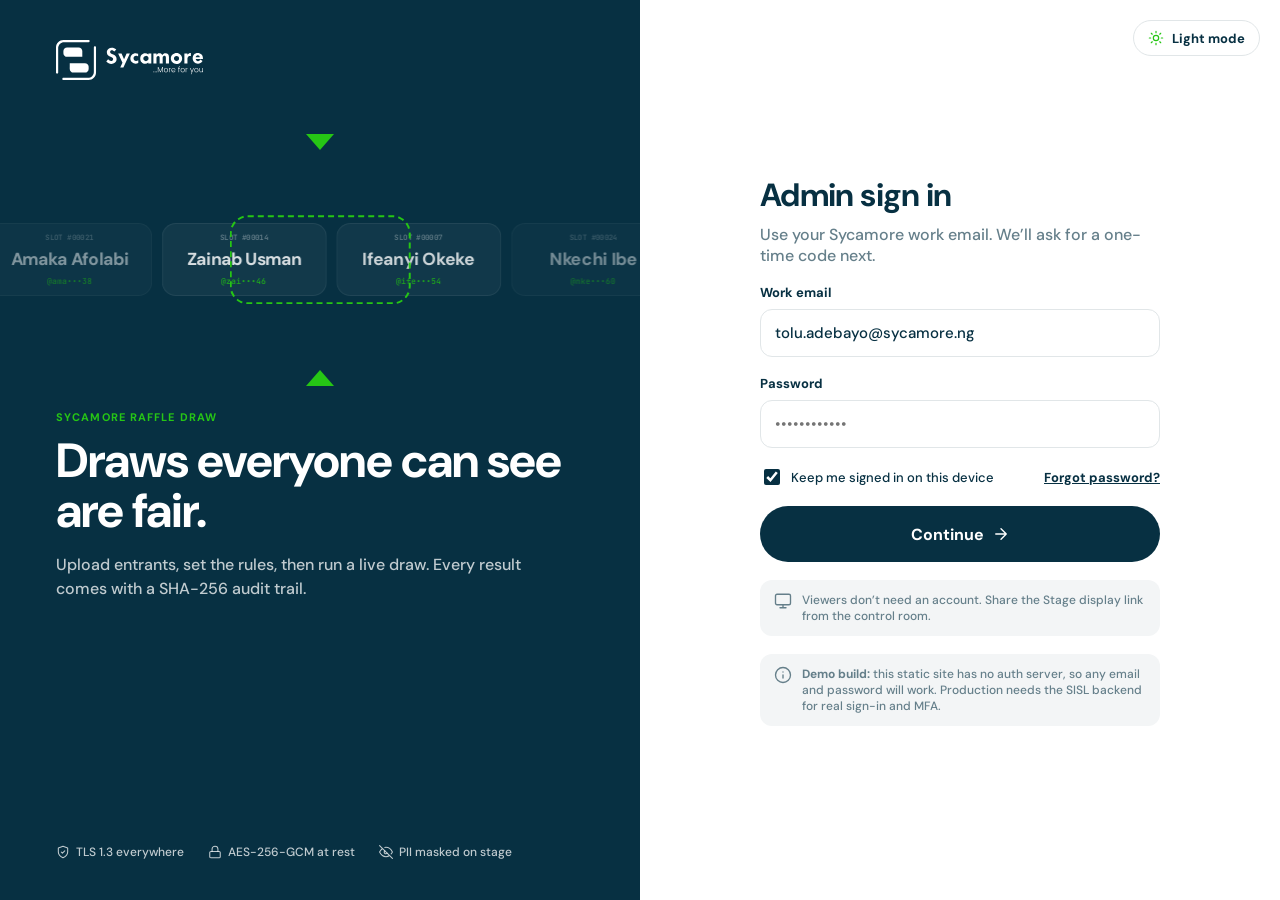
==== commit 14708299: "Add a brand-consistent light mode Site-wide toggle (admin sidebar, Settings > Appearance, stage, ver" ====
--- a/index.html
+++ b/index.html
@@ -2,6 +2,7 @@
 <html lang="en">
 <head>
   <meta charset="utf-8">
+  <script>try{if(localStorage.getItem("sr.theme")==="light")document.documentElement.setAttribute("data-theme","light")}catch(e){}</script>
   <meta name="viewport" content="width=device-width, initial-scale=1">
   <title>Sycamore Raffle Draw — Admin</title>
   <meta name="description" content="Run fair, auditable live raffle draws: upload entrants, set duplicate rules, lock the pool with SHA-256 and draw on a live tickertape.">
@@ -11,6 +12,7 @@
   <link rel="preconnect" href="https://fonts.gstatic.com" crossorigin>
   <link href="https://fonts.googleapis.com/css2?family=DM+Sans:opsz,wght@9..40,500;9..40,700&family=JetBrains+Mono:wght@500&display=swap" rel="stylesheet">
   <link rel="stylesheet" href="assets/css/app.css">
+  <link rel="stylesheet" href="assets/css/light.css">
 </head>
 <body>
   <div id="app"></div>
--- a/assets/css/app.css
+++ b/assets/css/app.css
@@ -372,3 +372,15 @@
 .alert-ok { color: var(--navy); }
 .help.err { color: var(--navy); font-weight: 700; }
 .input.err { border-color: var(--navy); box-shadow: 0 0 0 4px rgba(7, 48, 66, .12); }
+
+/* ---------- Theme toggle + theme-aware logo ---------- */
+.logo .on-light { display: none; }
+.theme-btn { display: inline-flex; align-items: center; gap: 8px; height: 36px; padding: 0 14px; border-radius: 999px; border: 1px solid rgba(255, 255, 255, .22); background: rgba(255, 255, 255, .08); color: #fff; font-weight: 700; font-size: 13px; cursor: pointer; white-space: nowrap; }
+.theme-btn svg { width: 16px; height: 16px; color: var(--green); }
+.theme-btn:hover { background: rgba(255, 255, 255, .14); }
+.sidebar .theme-btn { align-self: flex-start; margin-left: 6px; }
+.auth-form { position: relative; }
+.auth-theme { position: absolute; top: 20px; right: 20px; border-color: var(--line); background: #fff; color: var(--navy); }
+.stage-ttl { gap: 8px; color: #fff; font-weight: 700; }
+.wc-meta { color: rgba(255, 255, 255, .75); font-size: 13px; margin: 14px 0; }
+.dp-count { font-size: 12px; color: rgba(255, 255, 255, .75); }
--- a/assets/css/light.css
+++ b/assets/css/light.css
@@ -0,0 +1,104 @@
+/* Light mode — same brand palette (#26C615 green, #073042 navy, #FFFFFF white):
+   white surfaces, navy type, green accents. Enabled with <html data-theme="light">. */
+[data-theme="light"] .logo .on-dark { display: none; }
+[data-theme="light"] .logo .on-light { display: block; }
+[data-theme="light"] .theme-btn { background: #fff; border-color: var(--line); color: var(--navy); }
+[data-theme="light"] .theme-btn:hover { background: var(--light); }
+
+/* ---------- Admin shell ---------- */
+[data-theme="light"] .sidebar { background: #fff; color: var(--ink-2); border-right: 1px solid var(--line); }
+[data-theme="light"] .nav .eyebrow { color: var(--muted); }
+[data-theme="light"] .nav a { color: var(--ink-2); }
+[data-theme="light"] .nav a:hover { background: var(--light); }
+[data-theme="light"] .nav a.active { background: var(--cyan-100); color: var(--navy); }
+[data-theme="light"] .nav a.active svg { color: var(--green); }
+[data-theme="light"] .stage-box { background: var(--light); border-color: var(--line); color: var(--ink-2); }
+[data-theme="light"] .stage-ttl { color: var(--navy); }
+[data-theme="light"] .stage-box a { color: var(--navy); }
+[data-theme="light"] .me .who b, [data-theme="light"] .me button { color: var(--navy); }
+[data-theme="light"] .me .who small { color: var(--muted); }
+[data-theme="light"] .mobile-bar { background: #fff; border-bottom: 1px solid var(--line); }
+[data-theme="light"] .mobile-bar button { color: var(--navy); }
+[data-theme="light"] .shell.nav-open .sidebar { box-shadow: 0 0 0 100vmax rgba(7, 48, 66, .35); }
+
+/* Feature panels: navy blocks become white cards with a soft green glow */
+[data-theme="light"] .hero-draw,
+[data-theme="light"] .lock-card,
+[data-theme="light"] .draw-panel,
+[data-theme="light"] .winner-card {
+  background: radial-gradient(120% 120% at 0% 0%, rgba(38, 198, 21, .14), rgba(38, 198, 21, 0) 55%), #fff;
+  color: var(--navy); border: 1px solid var(--line); box-shadow: var(--shadow);
+}
+[data-theme="light"] .winner-card { border: 2px solid var(--green); }
+[data-theme="light"] .hero-draw .meta, [data-theme="light"] .lock-card p, [data-theme="light"] .draw-panel p,
+[data-theme="light"] .wc-meta, [data-theme="light"] .dp-count, [data-theme="light"] .lock-kv { color: var(--muted); }
+[data-theme="light"] .lock-kv span:last-child { color: var(--navy); }
+[data-theme="light"] .hashbox { background: var(--light); border-color: var(--green); }
+[data-theme="light"] .hashbox code { color: var(--muted); }
+[data-theme="light"] .hashbox.done code { color: var(--navy); }
+[data-theme="light"] .hash-chip { background: var(--light); color: var(--navy); }
+[data-theme="light"] .kbd { border-color: var(--line); color: var(--navy); }
+[data-theme="light"] .btn-ondark { background: #fff; color: var(--navy); border-color: var(--line); }
+[data-theme="light"] .btn-ondark:hover { background: var(--light); }
+[data-theme="light"] .badge-ondark { background: var(--light); color: var(--navy); border-color: var(--line); }
+[data-theme="light"] .eyebrow.gold { color: var(--navy); }
+
+/* Sign-in art panel */
+[data-theme="light"] .auth-art { background: radial-gradient(120% 90% at 20% 0%, rgba(38, 198, 21, .16), rgba(38, 198, 21, 0) 60%), var(--light); color: var(--navy); }
+[data-theme="light"] .auth-art p, [data-theme="light"] .auth-art .trust { color: var(--muted); }
+[data-theme="light"] .auth-art .trust svg { color: var(--green); }
+
+/* ---------- Tickertape (stage, preview, sign-in) ---------- */
+[data-theme="light"] .preview { background: linear-gradient(180deg, #fff, var(--light)); border: 1px solid var(--line); }
+[data-theme="light"] .preview .ptop { color: var(--navy); }
+[data-theme="light"] .preview .ptitle, [data-theme="light"] .preview .pfoot { color: var(--muted); }
+[data-theme="light"] .tape { border-color: var(--green); background: linear-gradient(180deg, rgba(38, 198, 21, .1), rgba(38, 198, 21, .02) 30%, rgba(38, 198, 21, .02) 70%, rgba(38, 198, 21, .1)); box-shadow: 0 0 40px rgba(38, 198, 21, .12); }
+[data-theme="light"] .slot { background: #fff; border: 1px solid var(--line); color: var(--navy); box-shadow: 0 4px 14px rgba(7, 48, 66, .06); }
+[data-theme="light"] .slot .sn { color: var(--muted); }
+[data-theme="light"] .slot .tg { color: var(--muted); }
+[data-theme="light"] .slot.won { background: var(--cyan-100); border: 2px solid var(--green); box-shadow: 0 0 34px rgba(38, 198, 21, .35); }
+[data-theme="light"] .slot.won .nm { color: var(--navy); }
+
+/* ---------- Live stage ---------- */
+[data-theme="light"] .stage-body { background: #fff; color: var(--navy); }
+[data-theme="light"] .stage { background: radial-gradient(60% 50% at 50% 0%, rgba(38, 198, 21, .14), rgba(38, 198, 21, 0) 70%), linear-gradient(180deg, #fff 0%, var(--light) 100%); }
+[data-theme="light"] .st-event { border-left-color: var(--line); }
+[data-theme="light"] .st-event #ev-meta, [data-theme="light"] .st-hero p, [data-theme="light"] .st-status { color: var(--muted); }
+[data-theme="light"] .st-foot { background: #fff; border-color: var(--line); box-shadow: var(--shadow); }
+[data-theme="light"] .st-foot > div { border-color: var(--line) !important; }
+[data-theme="light"] .st-foot .eyebrow { color: var(--muted); }
+[data-theme="light"] .st-foot .mono, [data-theme="light"] .st-foot a { color: var(--navy); }
+[data-theme="light"] .st-rounds span { background: #fff; border: 1px solid var(--line); color: var(--navy); }
+[data-theme="light"] .st-rounds span.on { background: var(--green); border-color: var(--green); }
+[data-theme="light"] .st-dim { background: rgba(7, 48, 66, .3); }
+[data-theme="light"] .st-modal { background: radial-gradient(90% 60% at 50% 0%, rgba(38, 198, 21, .14), rgba(38, 198, 21, 0) 70%), #fff; color: var(--navy); box-shadow: 0 0 120px rgba(38, 198, 21, .3), 0 40px 120px rgba(7, 48, 66, .25); }
+[data-theme="light"] .st-modal .eyebrow { color: var(--navy); }
+[data-theme="light"] .st-modal .chip { color: var(--navy); border-color: var(--line); background: var(--cyan-100); }
+[data-theme="light"] .st-modal .congrats { color: var(--muted); }
+[data-theme="light"] .st-modal .hash { background: var(--light); border-top-color: var(--line); }
+[data-theme="light"] .st-modal .hash code { color: var(--navy); }
+[data-theme="light"] .st-modal .hash a { color: var(--navy); text-decoration: underline; }
+[data-theme="light"] .st-sound, [data-theme="light"] .st-fs { background: #fff; border-color: var(--line); color: var(--navy); }
+[data-theme="light"] .st-fs::before { border-color: var(--navy); }
+
+/* ---------- Verify portal ---------- */
+[data-theme="light"] .v-nav { background: #fff; border: 1px solid var(--line); box-shadow: 0 10px 30px rgba(7, 48, 66, .08); }
+[data-theme="light"] .v-links a { color: var(--navy); }
+[data-theme="light"] .v-cta { background: var(--navy); color: #fff; }
+[data-theme="light"] .cert-top { background: radial-gradient(70% 140% at 100% 0%, rgba(38, 198, 21, .18), rgba(38, 198, 21, 0) 60%), var(--light); color: var(--navy); border-bottom: 1px solid var(--line); }
+[data-theme="light"] .cert-top p { color: var(--muted); }
+[data-theme="light"] .code-card { background: var(--light); color: var(--navy); border: 1px solid var(--line); }
+[data-theme="light"] .code-top { border-bottom-color: var(--line); color: var(--muted); }
+[data-theme="light"] .copy { border-color: var(--line); color: var(--navy); }
+[data-theme="light"] .dots i { background: rgba(7, 48, 66, .2); }
+[data-theme="light"] .dots i:nth-child(2) { background: rgba(7, 48, 66, .45); }
+[data-theme="light"] .dots i:nth-child(3) { background: var(--green); }
+[data-theme="light"] .code-card pre .k { color: var(--navy); font-weight: 700; }
+[data-theme="light"] .code-card pre .s { color: var(--muted); }
+[data-theme="light"] .code-card pre .c { color: var(--muted); }
+[data-theme="light"] .code-res { background: var(--cyan-100); }
+[data-theme="light"] .code-res div, [data-theme="light"] .code-res div.bad { color: var(--navy); }
+[data-theme="light"] .code-res svg { color: var(--green); }
+[data-theme="light"] .v-foot { background: var(--light); color: var(--navy); border-top: 1px solid var(--line); }
+[data-theme="light"] .v-foot p { color: var(--muted); }
+[data-theme="light"] .v-foot-links a { color: var(--navy); }
